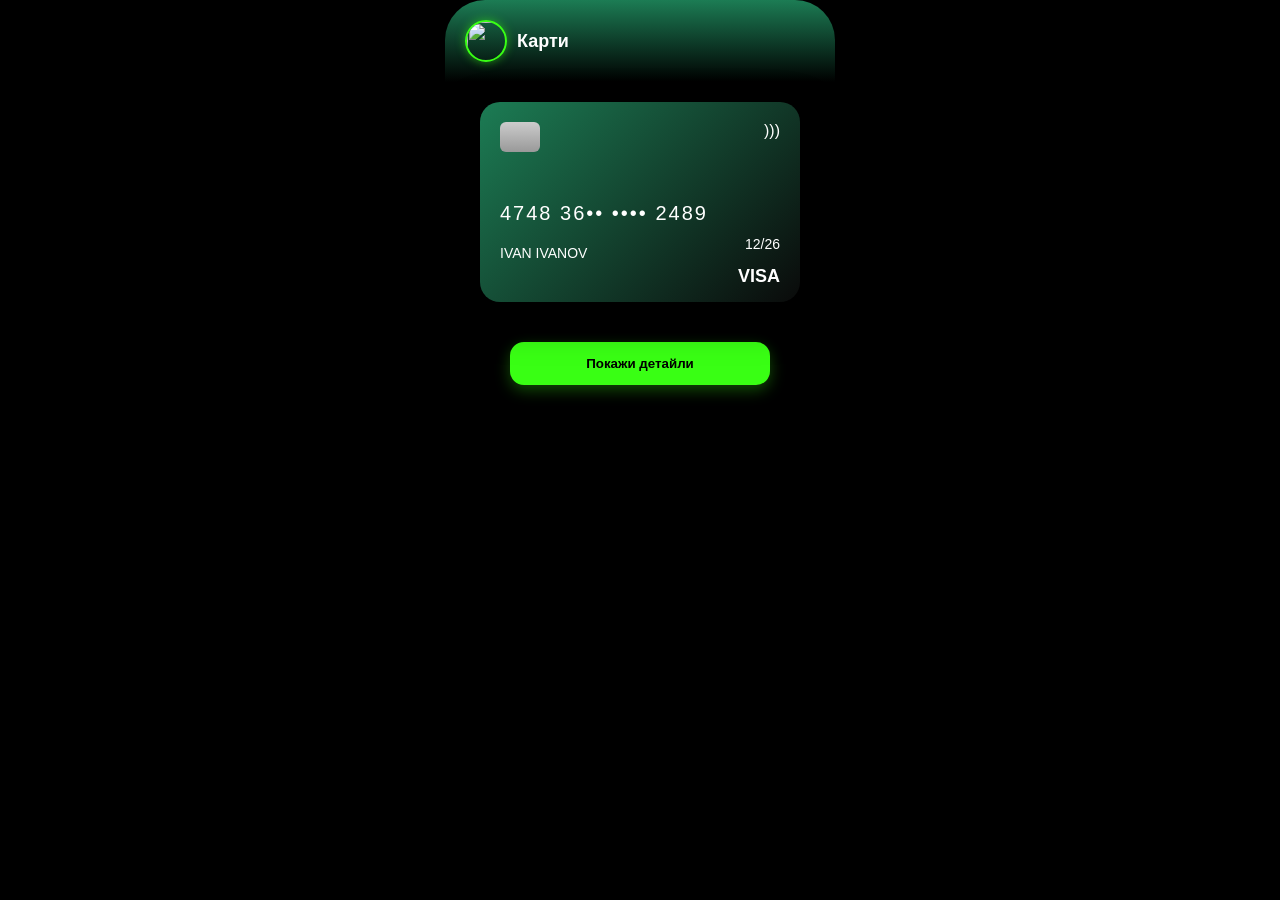
==== cards.html @ 355b1a44 "Add files via upload" ====
<!DOCTYPE html>
<html lang="bg">
<head>
<meta charset="UTF-8">
<meta name="viewport" content="width=device-width, initial-scale=1.0">
<title>Карти</title>

<link rel="stylesheet" href="style.css">
</head>

<body>

<div class="phone">

  <!-- HEADER -->
  <div class="header">
    <div class="top">
       <img src="img/profile.png" class="avatar">
      <span>Карти</span>
    </div>
  </div>

  <!-- CARD -->
  <div class="card-view">

    <div class="card-container" id="card">

      <!-- FRONT -->
      <div class="card-face front">

        <div class="chip"></div>
        <div class="nfc">)))</div>

        <div class="card-number">
          4748 36•• •••• 2489
        </div>

        <div class="card-name">IVAN IVANOV</div>

        <div class="card-exp">12/26</div>

        <div class="visa">VISA</div>

      </div>

      <!-- BACK -->
      <div class="card-face back">

        <div class="strip"></div>

        <div class="cvv-area">
          <span>CVV</span>
          <div class="cvv">482</div>
        </div>

        <div class="card-number-back">
  4748 3612 9823 2489
</div>

<div class="card-name-back">
  IVAN IVANOV
</div>

<div class="card-exp-back">
  VALID THRU 11/29
</div>

      </div>

    </div>

    <button class="show-btn" onclick="flipCard()">
      Покажи детайли
    </button>

  </div>

</div>

<script>
function flipCard() {
  document.getElementById("card").classList.toggle("flip");
}
</script>

</body>
</html>
---- style.css ----
/* RESET */
* {
  margin: 0;
  padding: 0;
  box-sizing: border-box;
  font-family: -apple-system, sans-serif;
}

body {
  background: #000;
  color: white;
  transition: opacity 0.25s ease, transform 0.25s ease;
}

/* PAGE TRANSITIONS */
body.fade-out {
  opacity: 0;
  transform: translateX(-20px);
}

body.fade-in {
  opacity: 0;
  transform: translateX(20px);
}

/* PHONE */
.phone {
  max-width: 390px;
  margin: auto;
  min-height: 100vh;
  border-radius: 40px;
  overflow: hidden;
  background: #000;
}

/* HEADER */
.header {
  background: linear-gradient(180deg, #1c7c54 0%, #000 100%);
  padding: 20px;
}

.top {
  display: flex;
  align-items: center;
  gap: 10px;
}

.avatar {
  width: 42px;
  height: 42px;
  border-radius: 50%;
  object-fit: cover;

  border: 2px solid #39ff14;
  box-shadow: 0 0 10px rgba(57,255,20,0.5);
}

.top span {
  font-size: 18px;
  font-weight: 600;
}

/* TABS */
.tabs {
  margin-top: 15px;
}

.tab-link {
  text-decoration: none;
  color: #888;
  padding: 8px 14px;
  border-radius: 12px;
  background: #1a1a1a;
  margin-right: 10px;
  display: inline-block;
}

.tab-link.active {
  background: #39ff14;
  color: black;
  font-weight: 600;
}

/* CONTENT */
.content {
  padding: 15px;
}

/* CARD (HOME) */
.card {
  display: block;
  text-decoration: none;
  color: white;
  background: #1a1a1a;
  border-radius: 25px;
  padding: 20px;
  box-shadow: 0 10px 30px rgba(0,0,0,0.6);
}

.card:active {
  transform: scale(0.97);
}

.small {
  color: #aaa;
  font-size: 12px;
}

.card h2 {
  margin: 10px 0;
  font-size: 22px;
}

/* ACTIONS */
.actions {
  display: flex;
  justify-content: space-around;
  margin: 25px 0 10px;
}

.action {
  width: 55px;
  height: 55px;
  background: #1a1a1a;
  border-radius: 50%;
  display: flex;
  align-items: center;
  justify-content: center;
  color: #39ff14;
  font-size: 20px;
}

/* LABELS */
.labels {
  display: flex;
  justify-content: space-around;
  font-size: 12px;
  color: #39ff14;
  margin-bottom: 20px;
}

/* SECTION */
.section {
  background: #1a1a1a;
  padding: 15px;
  border-radius: 25px;
  margin-bottom: 20px;
}

.section h3 {
  font-size: 14px;
  color: #aaa;
}

/* HOME TRANSACTIONS */
.home-tx {
  display: flex;
  justify-content: space-between;
  padding: 12px 0;
}

.home-tx p {
  font-size: 12px;
  color: #888;
}

/* USERS */
.users {
  display: flex;
  gap: 10px;
  margin-top: 10px;
}

.users div {
  width: 45px;
  height: 45px;
  background: #2a2a2a;
  border-radius: 50%;
  display: flex;
  align-items: center;
  justify-content: center;
  color: #39ff14;
}

/* PROMO */
.promo {
  background: #1a1a1a;
  padding: 20px;
  border-radius: 25px;
}

.promo p {
  color: #aaa;
}

.promo h2 {
  margin: 10px 0;
}

.promo button {
  background: #39ff14;
  color: black;
  border: none;
  padding: 12px;
  border-radius: 12px;
  margin-top: 10px;
  font-weight: 600;
}

/* BOTTOM NAV */
.bottom {
  position: fixed;
  bottom: 0;
  width: 100%;
  max-width: 390px;
  display: flex;
  justify-content: space-around;
  background: #0f0f0f;
  padding: 12px;
  border-top: 1px solid #1a1a1a;
}

.bottom div {
  color: #777;
}

.bottom .active {
  color: #39ff14;
}

/* GREEN TEXT */
.green {
  color: #39ff14;
}

/* ================= CARD VIEW (FINAL) ================= */

.card-view {
  padding: 20px;
  display: flex;
  flex-direction: column;
  align-items: center;
}

/* CONTAINER */
.card-container {
  width: 100%;
  max-width: 320px;
  height: 200px;
  perspective: 1000px;
  margin-bottom: 30px;
  position: relative;
}

/* CARD SIDES */
.card-face {
  width: 100%;
  height: 100%;
  border-radius: 20px;
  position: absolute;
  backface-visibility: hidden;
  transition: transform 0.6s;
  padding: 20px;
  box-shadow: 0 15px 40px rgba(0,0,0,0.6);
}

/* FRONT */
.front {
  background: linear-gradient(135deg, #1c7c54, #0a0a0a);
  color: white;
}

/* BACK */
.back {
  background: #1a1a1a;
  transform: rotateY(180deg);
  color: white;
}

/* FLIP */
.card-container.flip .front {
  transform: rotateY(180deg);
}

.card-container.flip .back {
  transform: rotateY(0deg);
}

/* CHIP */
.chip {
  width: 40px;
  height: 30px;
  background: linear-gradient(#ccc, #999);
  border-radius: 6px;
}

/* NFC */
.nfc {
  position: absolute;
  right: 20px;
  top: 20px;
}

/* FRONT TEXT */
.card-number {
  margin-top: 50px;
  font-size: 20px;
  letter-spacing: 2px;
}

.card-name {
  margin-top: 20px;
  font-size: 14px;
}

.card-exp {
  position: absolute;
  right: 20px;
  bottom: 50px;
  font-size: 14px;
}

.visa {
  position: absolute;
  bottom: 15px;
  right: 20px;
  font-weight: bold;
  font-size: 18px;
}

/* BACK CARD REAL LOOK */
.strip {
  height: 40px;
  background: black;
  margin-top: 20px;
}

/* CVV */
.cvv-area {
  position: absolute;
  top: 40px;
  left: 20px;
  right: 20px;
  background: #eaeaea;
  padding: 10px;
  border-radius: 6px;
  display: flex;
  justify-content: space-between;
  color: black;
}

/* BACK TEXT */
.card-number-back {
  position: absolute;
  top: 109px;
  left: 20px;
  font-size: 18px;
  letter-spacing: 2px;
}

.card-name-back {
  position: absolute;
  bottom: 45px;
  left: 20px;
  font-size: 14px;
}

.card-exp-back {
  position: absolute;
  bottom: 25px;
  left: 20px;
  font-size: 12px;
  color: #aaa;
}

/* BUTTON */
.show-btn {
  background: #39ff14;
  border: none;
  padding: 14px 20px;
  border-radius: 14px;
  font-weight: 600;
  width: 80%;
  max-width: 260px;
  margin-top: 10px;
  box-shadow: 0 5px 15px rgba(57,255,20,0.3);
}

.show-btn:active {
  transform: scale(0.95);
}
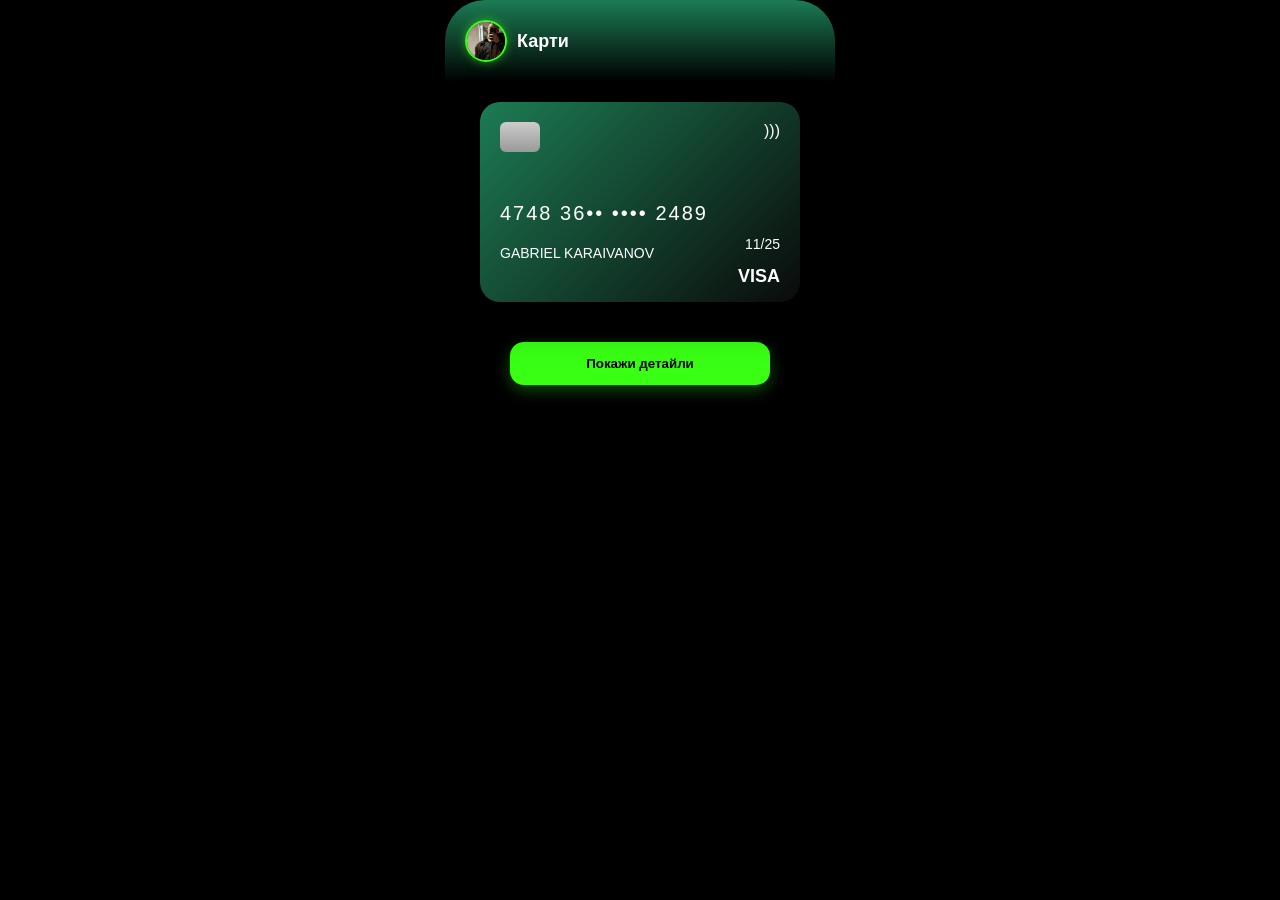
==== commit 8a9fc0c5: "Update cards.html" ====
--- a/cards.html
+++ b/cards.html
@@ -15,7 +15,7 @@
   <!-- HEADER -->
   <div class="header">
     <div class="top">
-       <img src="img/profile.png" class="avatar">
+       <img src="profile.png" class="avatar">
       <span>Карти</span>
     </div>
   </div>
@@ -35,9 +35,9 @@
           4748 36•• •••• 2489
         </div>
 
-        <div class="card-name">IVAN IVANOV</div>
+        <div class="card-name">GABRIEL KARAIVANOV</div>
 
-        <div class="card-exp">12/26</div>
+        <div class="card-exp">11/25</div>
 
         <div class="visa">VISA</div>
 
@@ -58,11 +58,11 @@
 </div>
 
 <div class="card-name-back">
-  IVAN IVANOV
+  GABRIEL KARAIVANOV
 </div>
 
 <div class="card-exp-back">
-  VALID THRU 11/29
+  VALID  12/29
 </div>
 
       </div>
@@ -84,4 +84,4 @@
 </script>
 
 </body>
-</html>+</html>
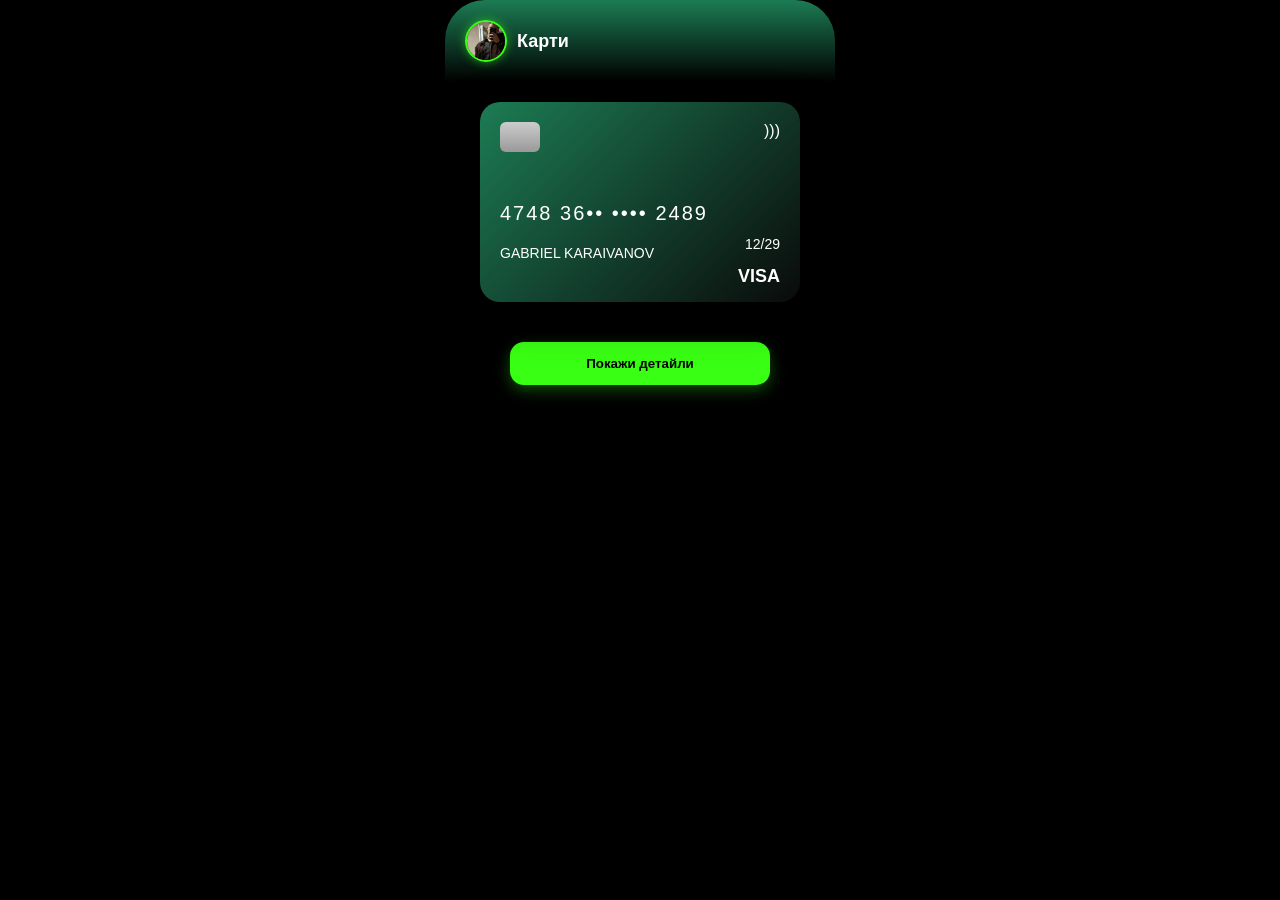
==== commit c85c431c: "Update cards.html" ====
--- a/cards.html
+++ b/cards.html
@@ -37,7 +37,7 @@
 
         <div class="card-name">GABRIEL KARAIVANOV</div>
 
-        <div class="card-exp">11/25</div>
+        <div class="card-exp">12/29</div>
 
         <div class="visa">VISA</div>
 
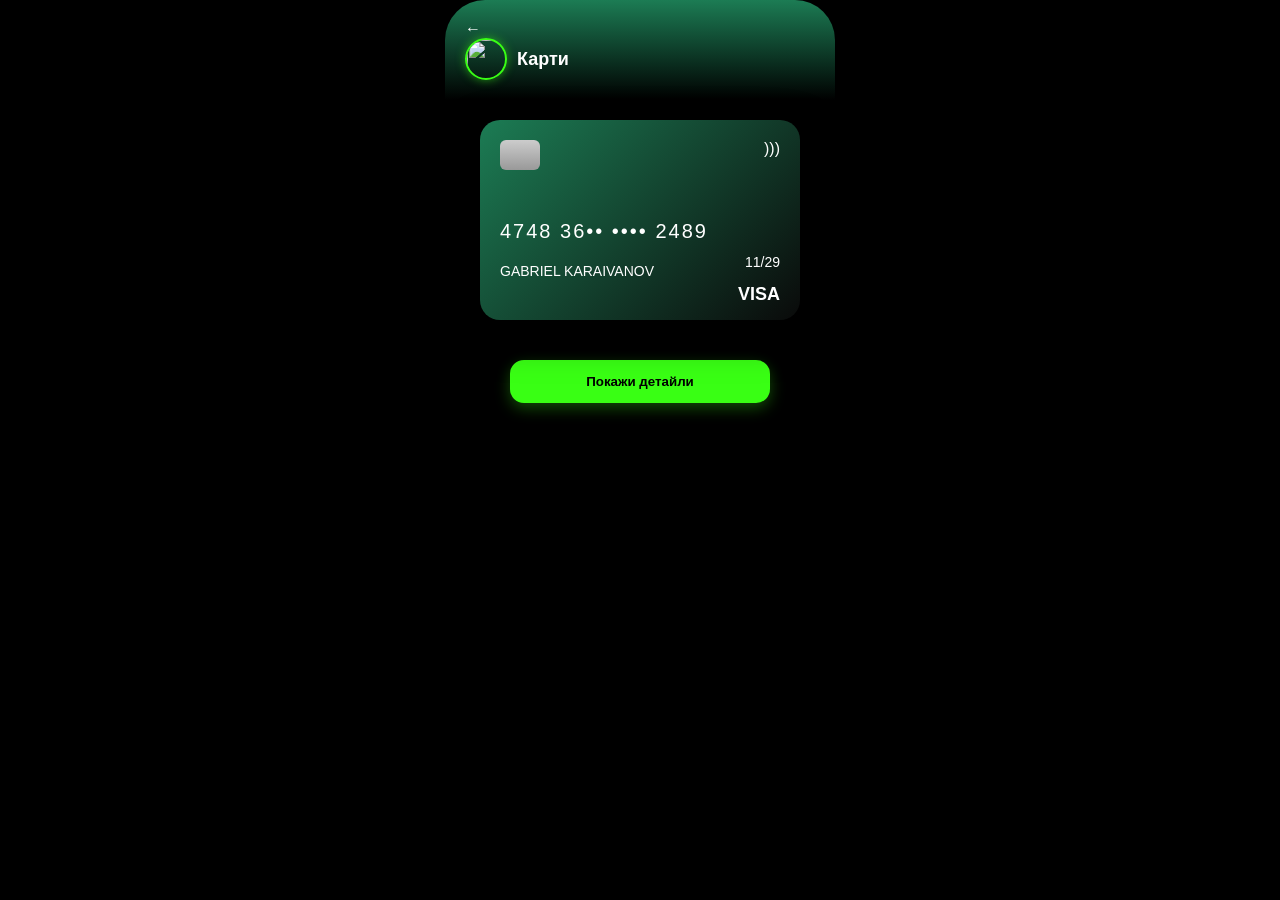
==== commit 985105f5: "Update cards.html" ====
--- a/cards.html
+++ b/cards.html
@@ -13,12 +13,17 @@
 <div class="phone">
 
   <!-- HEADER -->
-  <div class="header">
-    <div class="top">
-       <img src="profile.png" class="avatar">
-      <span>Карти</span>
-    </div>
+ <div class="header">
+
+  <!-- BACK BUTTON -->
+  <div class="back-btn" onclick="history.back()">←</div>
+
+  <div class="top">
+    <img src="img/profile.png" class="avatar">
+    <span>Карти</span>
   </div>
+
+</div>
 
   <!-- CARD -->
   <div class="card-view">
@@ -37,7 +42,7 @@
 
         <div class="card-name">GABRIEL KARAIVANOV</div>
 
-        <div class="card-exp">12/29</div>
+        <div class="card-exp">11/29</div>
 
         <div class="visa">VISA</div>
 
@@ -58,11 +63,11 @@
 </div>
 
 <div class="card-name-back">
-  GABRIEL KARAIVANOV
+GABRIEL KARAIVANOV
 </div>
 
 <div class="card-exp-back">
-  VALID  12/29
+  VALID THRU 11/29
 </div>
 
       </div>
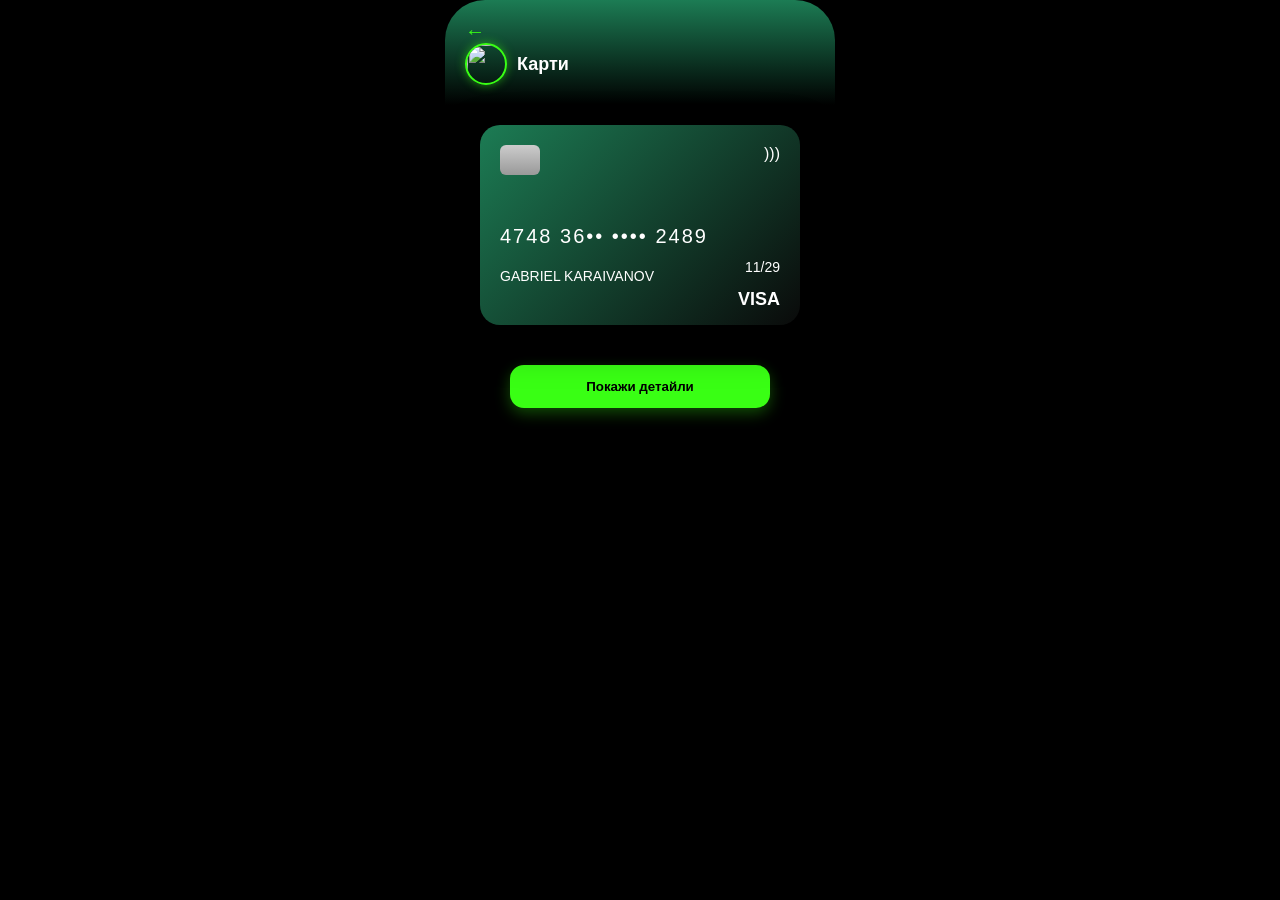
==== commit 1657031c: "Update cards.html" ====
--- a/cards.html
+++ b/cards.html
@@ -16,8 +16,8 @@
  <div class="header">
 
   <!-- BACK BUTTON -->
-  <div class="back-btn" onclick="history.back()">←</div>
-
+  <a href="index.html" style="text-decoration:none; color:#39ff14; font-size:20px;">←</a>
+    
   <div class="top">
     <img src="img/profile.png" class="avatar">
     <span>Карти</span>
--- a/style.css
+++ b/style.css
@@ -37,6 +37,7 @@
 .header {
   background: linear-gradient(180deg, #1c7c54 0%, #000 100%);
   padding: 20px;
+  position: relative;
 }
 
 .top {
@@ -235,6 +236,15 @@
 
 /* ================= CARD VIEW (FINAL) ================= */
 
+.back-btn {
+  position: absolute;
+  top: 25px;
+  left: 350px;
+
+  font-size: 22px;
+  color: #39ff14;
+  cursor: pointer;
+}
 .card-view {
   padding: 20px;
   display: flex;
@@ -388,4 +398,4 @@
 
 .show-btn:active {
   transform: scale(0.95);
-}+}
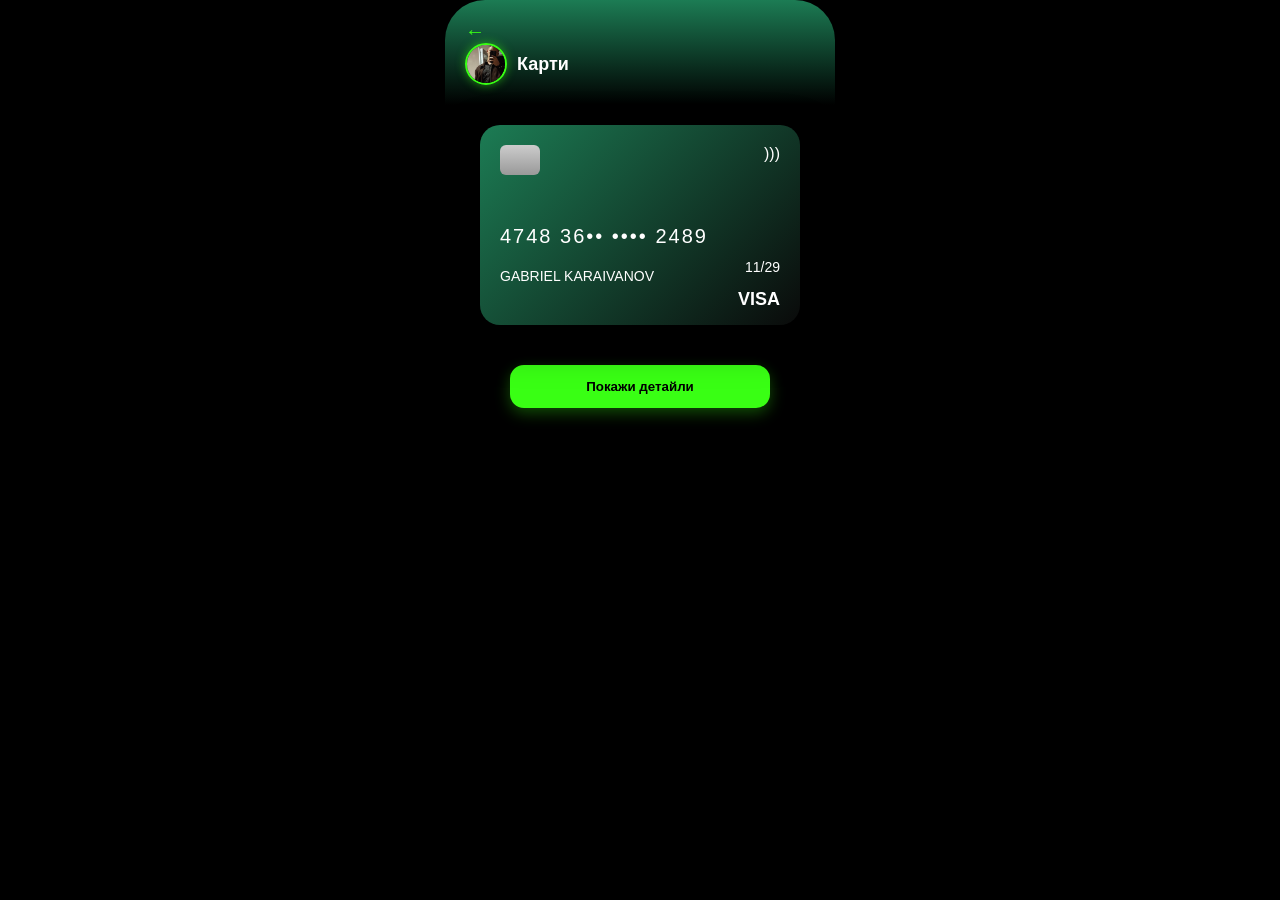
==== commit eec6ecaf: "Update cards.html" ====
--- a/cards.html
+++ b/cards.html
@@ -19,7 +19,7 @@
   <a href="index.html" style="text-decoration:none; color:#39ff14; font-size:20px;">←</a>
     
   <div class="top">
-    <img src="img/profile.png" class="avatar">
+    <img src="profile.png" class="avatar">
     <span>Карти</span>
   </div>
 
